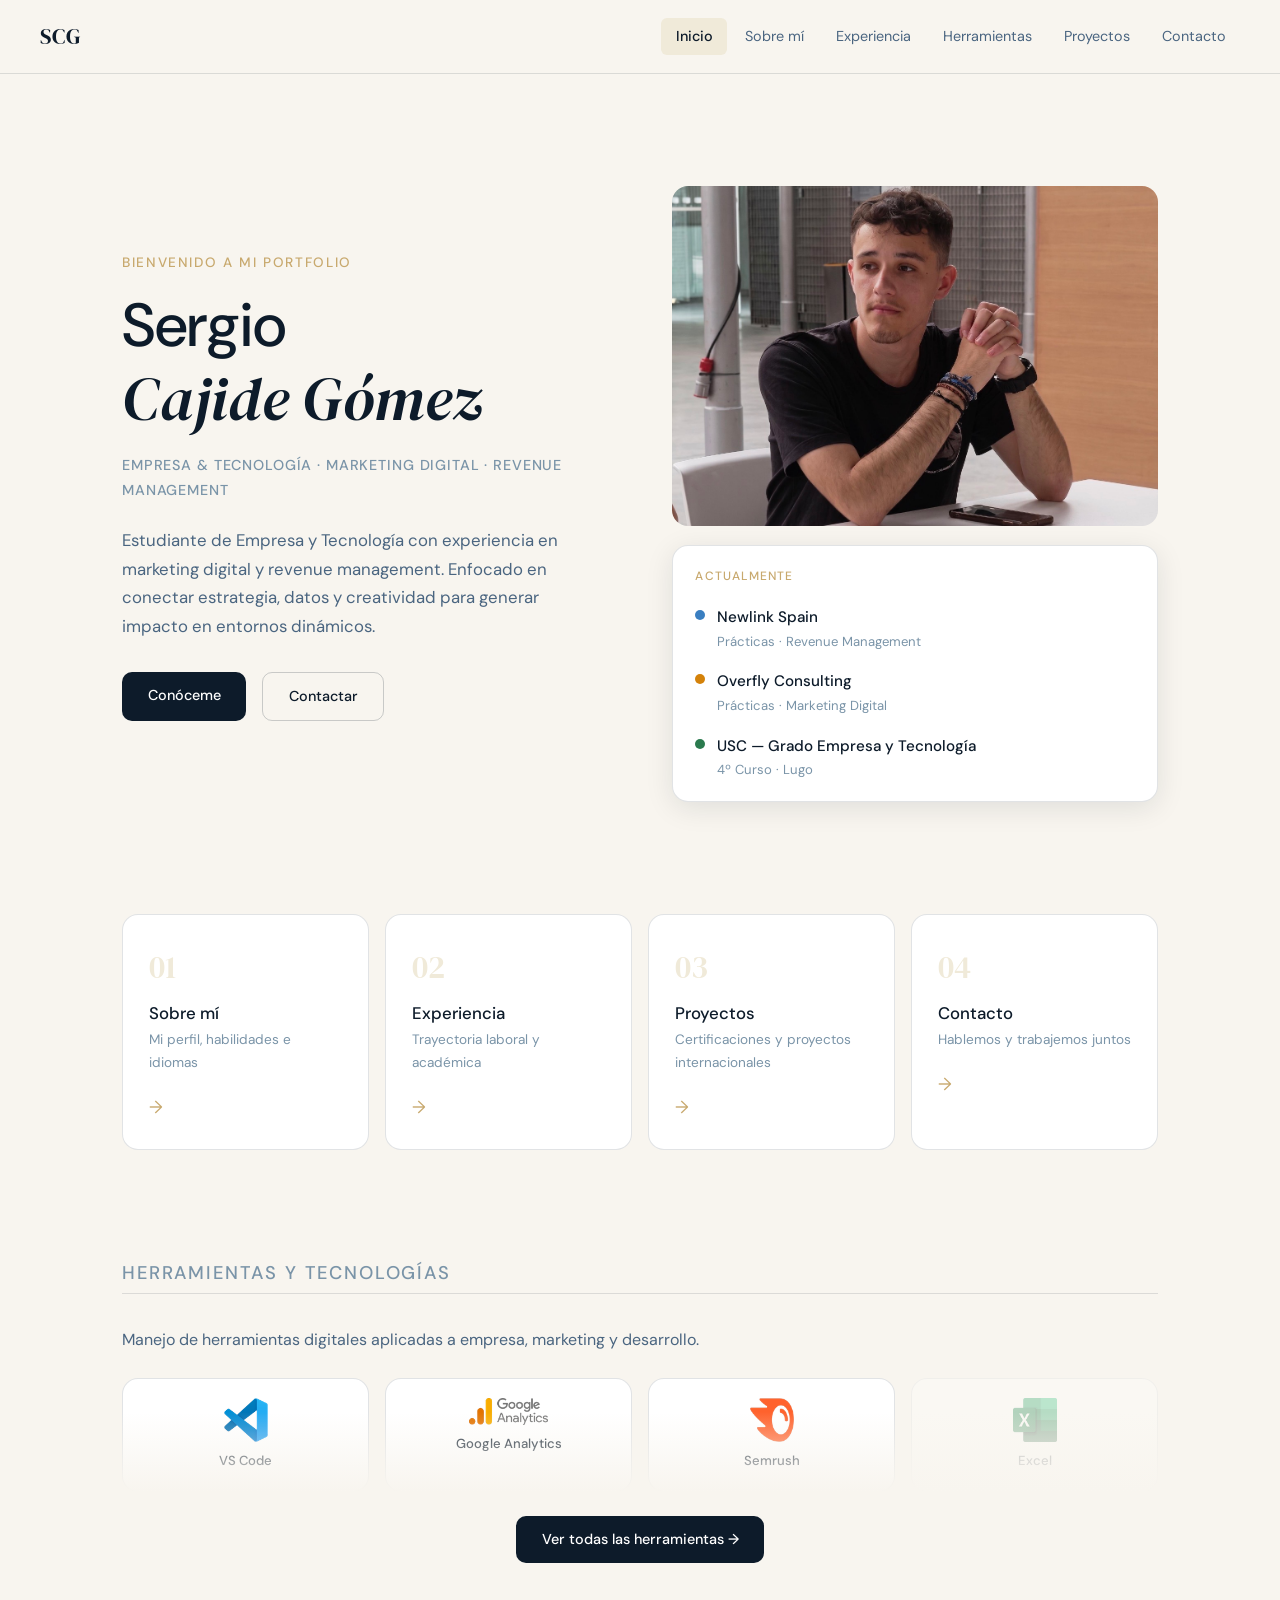
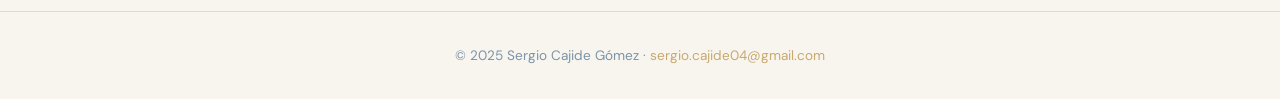
==== index.html @ d77af416 "Add files via upload" ====
<!DOCTYPE html>
<html lang="es">
<head>
  <meta charset="UTF-8">
  <meta name="viewport" content="width=device-width, initial-scale=1.0">
  <title>Sergio Cajide Gómez — Portfolio</title>
  <link rel="stylesheet" href="style.css">
  <link href="https://fonts.googleapis.com/css2?family=DM+Serif+Display:ital@0;1&family=DM+Sans:wght@300;400;500&display=swap" rel="stylesheet">
</head>
<body>

  <nav class="navbar">
    <div class="nav-brand">SCG</div>
    <ul class="nav-links">
      <li><a href="index.html" class="active">Inicio</a></li>
      <li><a href="sobre-mi.html">Sobre mí</a></li>
      <li><a href="experiencia.html">Experiencia</a></li>
      <li><a href="herramientas.html">Herramientas</a></li>
      <li><a href="proyectos.html">Proyectos</a></li>
      <li><a href="contacto.html">Contacto</a></li>
    </ul>
    <button class="nav-toggle" id="navToggle">&#9776;</button>
  </nav>

  <section class="hero">
    <div class="hero-content">
      <p class="hero-eyebrow">Bienvenido a mi portfolio</p>
      <h1 class="hero-title">Sergio<br><em>Cajide Gómez</em></h1>
      <p class="hero-subtitle">Empresa &amp; Tecnología · Marketing Digital · Revenue Management</p>
      <p class="hero-desc">Estudiante de Empresa y Tecnología con experiencia en marketing digital y revenue management. Enfocado en conectar estrategia, datos y creatividad para generar impacto en entornos dinámicos.</p>
      <div class="hero-cta">
        <a href="sobre-mi.html" class="btn btn-primary">Conóceme</a>
        <a href="contacto.html" class="btn btn-outline">Contactar</a>
      </div>
    </div>
    <div class="hero-visual">
      <div class="hero-photo-wrap">
        <img src="img/foto.png" alt="Sergio Cajide Gómez" class="hero-photo">
      </div>
      <div class="hero-card">
        <div class="hero-tag">Actualmente</div>
        <div class="hero-roles">
          <div class="role-item">
            <span class="role-dot dot-blue"></span>
            <div>
              <p class="role-company">Newlink Spain</p>
              <p class="role-desc">Prácticas · Revenue Management</p>
            </div>
          </div>
          <div class="role-item">
            <span class="role-dot dot-amber"></span>
            <div>
              <p class="role-company">Overfly Consulting</p>
              <p class="role-desc">Prácticas · Marketing Digital</p>
            </div>
          </div>
          <div class="role-item">
            <span class="role-dot dot-green"></span>
            <div>
              <p class="role-company">USC — Grado Empresa y Tecnología</p>
              <p class="role-desc">4º Curso · Lugo</p>
            </div>
          </div>
        </div>
      </div>
    </div><!-- /hero-visual -->
  </section>

  <section class="highlights container">
    <div class="highlight-grid">
      <a href="sobre-mi.html" class="highlight-card">
        <div class="highlight-num">01</div>
        <h3>Sobre mí</h3>
        <p>Mi perfil, habilidades e idiomas</p>
        <span class="highlight-arrow">→</span>
      </a>
      <a href="experiencia.html" class="highlight-card">
        <div class="highlight-num">02</div>
        <h3>Experiencia</h3>
        <p>Trayectoria laboral y académica</p>
        <span class="highlight-arrow">→</span>
      </a>
      <a href="proyectos.html" class="highlight-card">
        <div class="highlight-num">03</div>
        <h3>Proyectos</h3>
        <p>Certificaciones y proyectos internacionales</p>
        <span class="highlight-arrow">→</span>
      </a>
      <a href="contacto.html" class="highlight-card">
        <div class="highlight-num">04</div>
        <h3>Contacto</h3>
        <p>Hablemos y trabajemos juntos</p>
        <span class="highlight-arrow">→</span>
      </a>
    </div>
  </section>

  <section class="tools-preview-section container">
    <h2 class="section-title">Herramientas y tecnologías</h2>
    <p class="tools-intro">Manejo de herramientas digitales aplicadas a empresa, marketing y desarrollo.</p>
    <div class="tools-preview-wrap">
      <div class="tools-preview-grid">
        <div class="tool-chip">
          <img src="img/logo_vscode.png" alt="VS Code">
          <span>VS Code</span>
        </div>
        <div class="tool-chip">
          <img src="img/logo_googleanalytics.png" alt="Google Analytics">
          <span>Google Analytics</span>
        </div>
        <div class="tool-chip">
          <img src="img/logo_semrush.png" alt="Semrush">
          <span>Semrush</span>
        </div>
        <div class="tool-chip tool-chip-fade">
          <img src="img/logo_excel.png" alt="Excel">
          <span>Excel</span>
        </div>
      </div>
      <div class="tools-fade-overlay"></div>
    </div>
    <div style="text-align:center;margin-top:1.5rem;">
      <a href="herramientas.html" class="btn btn-primary">Ver todas las herramientas →</a>
    </div>
  </section>

  <footer class="footer">
    <p>© 2025 Sergio Cajide Gómez · <a href="mailto:sergio.cajide04@gmail.com">sergio.cajide04@gmail.com</a></p>
  </footer>

  <script src="nav.js"></script>
</body>
</html>
---- style.css ----
/* ===== RESET & BASE ===== */
*, *::before, *::after { box-sizing: border-box; margin: 0; padding: 0; }

:root {
  --navy:       #0d1b2a;
  --navy-mid:   #1a2e42;
  --navy-light: #243b53;
  --slate:      #4a6580;
  --slate-light:#7a94a8;
  --cream:      #f8f5ef;
  --cream-mid:  #f0ead9;
  --white:      #ffffff;
  --accent:     #c8a96e;
  --accent-dark:#a8863e;
  --blue:       #3a7fc1;
  --blue-light: #ddeeff;
  --amber:      #d4820a;
  --amber-light:#fff0d0;
  --green:      #2a7a4e;
  --green-light:#d4f0e0;
  --text-primary:   var(--navy);
  --text-secondary: var(--slate);
  --border:     rgba(13, 27, 42, 0.12);
  --border-mid: rgba(13, 27, 42, 0.2);
  --radius:     10px;
  --radius-lg:  16px;
  --shadow-sm:  0 2px 12px rgba(13, 27, 42, 0.06);
  --shadow-md:  0 6px 28px rgba(13, 27, 42, 0.1);
}

html { scroll-behavior: smooth; }

body {
  font-family: 'DM Sans', sans-serif;
  font-size: 16px;
  line-height: 1.7;
  color: var(--text-primary);
  background: var(--cream);
  min-height: 100vh;
}

/* ===== TYPOGRAPHY ===== */
h1, h2, h3, h4 { font-weight: 500; line-height: 1.2; }
h1 { font-size: clamp(2.4rem, 5vw, 3.8rem); }
h2 { font-size: clamp(1.6rem, 3vw, 2.2rem); }
h3 { font-size: 1.2rem; }
h4 { font-size: 1rem; }
em { font-family: 'DM Serif Display', serif; font-style: italic; }
p { color: var(--text-secondary); }
a { text-decoration: none; color: inherit; }
strong { font-weight: 500; color: var(--text-primary); }

/* ===== LAYOUT ===== */
.container {
  max-width: 1100px;
  margin: 0 auto;
  padding: 0 2rem;
}

/* ===== NAVBAR ===== */
.navbar {
  position: sticky;
  top: 0;
  z-index: 100;
  display: flex;
  align-items: center;
  justify-content: space-between;
  padding: 1.1rem 2.5rem;
  background: rgba(248, 245, 239, 0.92);
  backdrop-filter: blur(12px);
  border-bottom: 1px solid var(--border);
}

.nav-brand {
  font-family: 'DM Serif Display', serif;
  font-size: 1.4rem;
  color: var(--navy);
  letter-spacing: 0.04em;
}

.nav-links {
  display: flex;
  gap: 0.2rem;
  list-style: none;
}

.nav-links a {
  display: block;
  padding: 0.4rem 0.9rem;
  font-size: 0.9rem;
  font-weight: 400;
  color: var(--slate);
  border-radius: 6px;
  transition: all 0.2s;
}

.nav-links a:hover,
.nav-links a.active {
  color: var(--navy);
  background: var(--cream-mid);
}

.nav-links a.active {
  font-weight: 500;
}

.nav-toggle {
  display: none;
  background: none;
  border: none;
  font-size: 1.4rem;
  cursor: pointer;
  color: var(--navy);
}

/* Mobile nav */
@media (max-width: 700px) {
  .nav-toggle { display: block; }
  .nav-links {
    display: none;
    position: absolute;
    top: 100%;
    left: 0; right: 0;
    flex-direction: column;
    background: var(--cream);
    border-bottom: 1px solid var(--border);
    padding: 1rem 2rem;
    gap: 0.4rem;
  }
  .nav-links.open { display: flex; }
}

/* ===== BUTTONS ===== */
.btn {
  display: inline-block;
  padding: 0.7rem 1.6rem;
  border-radius: var(--radius);
  font-family: 'DM Sans', sans-serif;
  font-size: 0.9rem;
  font-weight: 500;
  cursor: pointer;
  transition: all 0.2s;
  border: none;
}

.btn-primary {
  background: var(--navy);
  color: var(--white);
}
.btn-primary:hover {
  background: var(--navy-mid);
  transform: translateY(-1px);
  box-shadow: var(--shadow-sm);
}

.btn-outline {
  background: transparent;
  color: var(--navy);
  border: 1.5px solid var(--border-mid);
}
.btn-outline:hover {
  background: var(--cream-mid);
  border-color: var(--navy);
}

.btn-full { width: 100%; text-align: center; }

/* ===== HERO ===== */
.hero {
  display: grid;
  grid-template-columns: 1fr 1fr;
  gap: 4rem;
  align-items: center;
  max-width: 1100px;
  margin: 0 auto;
  padding: 6rem 2rem 5rem;
}

@media (max-width: 768px) {
  .hero { grid-template-columns: 1fr; padding: 3rem 1.5rem 3rem; gap: 2.5rem; }
}

.hero-eyebrow {
  font-size: 0.85rem;
  font-weight: 500;
  letter-spacing: 0.12em;
  text-transform: uppercase;
  color: var(--accent);
  margin-bottom: 1rem;
}

.hero-title {
  color: var(--navy);
  margin-bottom: 1rem;
}

.hero-subtitle {
  font-size: 0.9rem;
  font-weight: 500;
  letter-spacing: 0.06em;
  text-transform: uppercase;
  color: var(--slate-light);
  margin-bottom: 1.5rem;
}

.hero-desc {
  font-size: 1.05rem;
  color: var(--slate);
  max-width: 500px;
  margin-bottom: 2rem;
}

.hero-cta { display: flex; gap: 1rem; flex-wrap: wrap; }

/* Hero photo */
.hero-photo-wrap {
  position: relative;
}
.hero-photo {
  width: 100%;
  height: 340px;
  display: block;
  border-radius: var(--radius-lg);
  object-fit: cover;
  object-position: center center;
}

.hero-visual {
  align-self: start;
  padding-top: 1rem;
  display: flex;
  flex-direction: column;
  gap: 1.2rem;
}

/* Hero visual */
.hero-card {
  position: static;
  background: var(--white);
  border: 1px solid var(--border);
  border-radius: var(--radius-lg);
  padding: 1.2rem 1.4rem;
  box-shadow: var(--shadow-md);
}

.hero-tag {
  font-size: 0.75rem;
  font-weight: 500;
  text-transform: uppercase;
  letter-spacing: 0.1em;
  color: var(--accent);
  margin-bottom: 1.2rem;
}

.hero-roles { display: flex; flex-direction: column; gap: 1rem; }

.role-item {
  display: flex;
  align-items: flex-start;
  gap: 0.75rem;
}

.role-dot {
  width: 10px;
  height: 10px;
  border-radius: 50%;
  margin-top: 5px;
  flex-shrink: 0;
}

.dot-blue   { background: var(--blue); }
.dot-amber  { background: var(--amber); }
.dot-green  { background: var(--green); }

.role-company { font-size: 0.95rem; font-weight: 500; color: var(--navy); margin: 0; }
.role-desc    { font-size: 0.82rem; color: var(--slate-light); margin: 0; }

.hero-badges {
  display: flex;
  flex-wrap: wrap;
  gap: 0.5rem;
  margin-top: 1rem;
}

.badge {
  display: inline-block;
  padding: 0.3rem 0.8rem;
  font-size: 0.78rem;
  font-weight: 500;
  background: var(--cream-mid);
  color: var(--slate);
  border-radius: 20px;
  border: 1px solid var(--border);
}

/* ===== HIGHLIGHT GRID (homepage) ===== */
.highlights { padding: 2rem 2rem 6rem; }

.highlight-grid {
  display: grid;
  grid-template-columns: repeat(4, 1fr);
  gap: 1rem;
}

@media (max-width: 900px) { .highlight-grid { grid-template-columns: repeat(2, 1fr); } }
@media (max-width: 500px) { .highlight-grid { grid-template-columns: 1fr; } }

.highlight-card {
  display: block;
  padding: 1.6rem;
  background: var(--white);
  border: 1px solid var(--border);
  border-radius: var(--radius-lg);
  transition: all 0.25s;
  position: relative;
  overflow: hidden;
}

.highlight-card::before {
  content: '';
  position: absolute;
  top: 0; left: 0; right: 0;
  height: 3px;
  background: var(--accent);
  transform: scaleX(0);
  transition: transform 0.25s;
}

.highlight-card:hover { transform: translateY(-3px); box-shadow: var(--shadow-md); }
.highlight-card:hover::before { transform: scaleX(1); }

.highlight-num {
  font-family: 'DM Serif Display', serif;
  font-size: 2rem;
  color: var(--cream-mid);
  margin-bottom: 0.5rem;
}

.highlight-card h3 { font-size: 1.05rem; color: var(--navy); margin-bottom: 0.3rem; }
.highlight-card p  { font-size: 0.85rem; color: var(--slate-light); }

.highlight-arrow {
  display: block;
  margin-top: 1.2rem;
  font-size: 1.1rem;
  color: var(--accent);
  transition: transform 0.2s;
}
.highlight-card:hover .highlight-arrow { transform: translateX(4px); }

/* ===== PAGE HEADER ===== */
.page-header {
  padding: 4.5rem 2rem 2rem;
}

.page-eyebrow {
  font-size: 0.8rem;
  font-weight: 500;
  text-transform: uppercase;
  letter-spacing: 0.14em;
  color: var(--accent);
  margin-bottom: 0.8rem;
}

.page-title {
  color: var(--navy);
}

/* ===== SECTION TITLE ===== */
.section-title {
  font-size: 1.15rem;
  font-weight: 500;
  text-transform: uppercase;
  letter-spacing: 0.1em;
  color: var(--slate-light);
  margin-bottom: 2rem;
  padding-bottom: 0.6rem;
  border-bottom: 1px solid var(--border);
}

/* ===== ABOUT PAGE ===== */
.about-content { padding: 2rem 2rem 3rem; }

.about-grid {
  display: grid;
  grid-template-columns: 1.5fr 1fr;
  gap: 3rem;
  align-items: start;
}

@media (max-width: 768px) { .about-grid { grid-template-columns: 1fr; } }

.about-lead {
  font-size: 1.15rem;
  color: var(--navy);
  margin-bottom: 1.2rem;
}

.about-text p { margin-bottom: 1rem; }

.info-card {
  background: var(--white);
  border: 1px solid var(--border);
  border-radius: var(--radius-lg);
  padding: 1.4rem;
  margin-bottom: 1rem;
  box-shadow: var(--shadow-sm);
}

.info-card-title {
  font-size: 0.8rem;
  font-weight: 500;
  text-transform: uppercase;
  letter-spacing: 0.1em;
  color: var(--slate-light);
  margin-bottom: 1rem;
}

.info-list { list-style: none; }
.info-list li {
  display: flex;
  align-items: center;
  gap: 0.6rem;
  font-size: 0.9rem;
  color: var(--slate);
  padding: 0.35rem 0;
  border-bottom: 1px solid var(--border);
}
.info-list li:last-child { border-bottom: none; }
.info-icon { font-size: 0.85rem; }

.timeline-mini { list-style: none; }
.timeline-mini li {
  display: flex;
  flex-direction: column;
  padding: 0.6rem 0;
  border-bottom: 1px solid var(--border);
}
.timeline-mini li:last-child { border-bottom: none; }
.tl-year  { font-size: 0.78rem; color: var(--accent); font-weight: 500; }
.tl-title { font-size: 0.9rem; font-weight: 500; color: var(--navy); }
.tl-place { font-size: 0.82rem; color: var(--slate-light); }

/* Skills */
.skills-section { padding: 2rem 2rem 3rem; }

.skills-grid {
  display: grid;
  grid-template-columns: repeat(3, 1fr);
  gap: 1rem;
}

@media (max-width: 900px) { .skills-grid { grid-template-columns: repeat(2, 1fr); } }
@media (max-width: 500px) { .skills-grid { grid-template-columns: 1fr; } }

.skill-block {
  background: var(--white);
  border: 1px solid var(--border);
  border-radius: var(--radius-lg);
  padding: 1.4rem;
  transition: box-shadow 0.2s;
}
.skill-block:hover { box-shadow: var(--shadow-md); }

.skill-icon { font-size: 1.5rem; margin-bottom: 0.6rem; }
.skill-block h4 { font-size: 0.95rem; color: var(--navy); margin-bottom: 0.4rem; }
.skill-block p  { font-size: 0.85rem; color: var(--slate-light); }

/* Languages */
.languages-section { padding: 1rem 2rem 4rem; }

.lang-grid { display: flex; flex-direction: column; gap: 1rem; max-width: 520px; }

.lang-card {
  display: flex;
  align-items: center;
  gap: 1rem;
  background: var(--white);
  border: 1px solid var(--border);
  border-radius: var(--radius);
  padding: 0.9rem 1.2rem;
}

.lang-name  { font-weight: 500; font-size: 0.95rem; min-width: 80px; color: var(--navy); }
.lang-level { font-size: 0.82rem; color: var(--slate-light); min-width: 140px; text-align: right; }

.lang-bar-wrap {
  flex: 1;
  height: 6px;
  background: var(--cream-mid);
  border-radius: 10px;
  overflow: hidden;
}
.lang-bar {
  height: 100%;
  background: var(--accent);
  border-radius: 10px;
}

/* Company logos in timeline */
.company-logo {
  width: 40px;
  height: 40px;
  border-radius: 8px;
  overflow: hidden;
  flex-shrink: 0;
  background: var(--cream);
  display: flex;
  align-items: center;
  justify-content: center;
  border: 1px solid var(--border);
}
.company-logo-wide {
  width: auto;
  min-width: 40px;
  max-width: 110px;
  padding: 0 8px;
  background: var(--white);
}

/* Project logo */
.project-logo-wrap {
  margin-bottom: 0.8rem;
}

/* ===== EXPERIENCE PAGE ===== */
.timeline-section { padding: 2rem 2rem 3rem; }

.timeline { display: flex; flex-direction: column; gap: 0; position: relative; padding-left: 2rem; }

.timeline::before {
  content: '';
  position: absolute;
  left: 0.35rem;
  top: 12px;
  bottom: 12px;
  width: 1px;
  background: var(--border-mid);
}

.timeline-item {
  display: flex;
  gap: 1.5rem;
  position: relative;
  padding-bottom: 2.5rem;
}

.timeline-dot {
  position: absolute;
  left: -1.8rem;
  top: 6px;
  width: 14px;
  height: 14px;
  border-radius: 50%;
  border: 2.5px solid var(--cream);
  flex-shrink: 0;
  z-index: 1;
}

.timeline-body {
  background: var(--white);
  border: 1px solid var(--border);
  border-radius: var(--radius-lg);
  padding: 1.4rem 1.6rem;
  flex: 1;
  box-shadow: var(--shadow-sm);
}

.tl-header {
  display: flex;
  justify-content: space-between;
  align-items: flex-start;
  gap: 1rem;
  margin-bottom: 0.8rem;
  flex-wrap: wrap;
}

.tl-role    { font-size: 1.05rem; font-weight: 500; color: var(--navy); }
.tl-company { font-size: 0.88rem; color: var(--slate-light); margin-top: 0.1rem; }
.tl-desc    { font-size: 0.92rem; color: var(--slate); margin-bottom: 1rem; }

.tl-badge {
  display: inline-block;
  padding: 0.25rem 0.75rem;
  font-size: 0.78rem;
  font-weight: 500;
  border-radius: 20px;
  white-space: nowrap;
}

.badge-blue   { background: var(--blue-light);   color: var(--blue); }
.badge-amber  { background: var(--amber-light);  color: var(--amber); }
.badge-green  { background: var(--green-light);  color: var(--green); }

.tl-tags { display: flex; flex-wrap: wrap; gap: 0.4rem; }

.tag {
  display: inline-block;
  padding: 0.2rem 0.65rem;
  font-size: 0.78rem;
  background: var(--cream);
  color: var(--slate);
  border-radius: 20px;
  border: 1px solid var(--border);
}

/* Education */
.edu-section { padding: 1rem 2rem 4rem; }

.edu-grid {
  display: grid;
  grid-template-columns: repeat(2, 1fr);
  gap: 1.2rem;
}

@media (max-width: 600px) { .edu-grid { grid-template-columns: 1fr; } }

.edu-card {
  background: var(--white);
  border: 1px solid var(--border);
  border-radius: var(--radius-lg);
  padding: 1.5rem;
  box-shadow: var(--shadow-sm);
}

.edu-year   { font-size: 0.78rem; font-weight: 500; text-transform: uppercase; letter-spacing: 0.1em; color: var(--accent); display: block; margin-bottom: 0.5rem; }
.edu-card h3 { font-size: 1rem; color: var(--navy); margin-bottom: 0.3rem; }
.edu-place  { font-size: 0.88rem; color: var(--slate-light); margin-bottom: 0.6rem; }
.edu-detail { font-size: 0.88rem; color: var(--slate-light); }

/* ===== PROJECTS PAGE ===== */
.projects-section { padding: 2rem 2rem 3rem; }

.project-grid {
  display: grid;
  grid-template-columns: repeat(3, 1fr);
  gap: 1.2rem;
}

@media (max-width: 900px) { .project-grid { grid-template-columns: 1fr; } }

.project-card {
  background: var(--white);
  border: 1px solid var(--border);
  border-radius: var(--radius-lg);
  padding: 1.5rem;
  box-shadow: var(--shadow-sm);
  transition: all 0.25s;
}
.project-card:hover { transform: translateY(-3px); box-shadow: var(--shadow-md); }

.project-header {
  display: flex;
  justify-content: space-between;
  align-items: center;
  margin-bottom: 0.8rem;
  flex-wrap: wrap;
  gap: 0.4rem;
}

.project-tag {
  display: inline-block;
  padding: 0.2rem 0.7rem;
  font-size: 0.75rem;
  font-weight: 500;
  border-radius: 20px;
}
.tag-intl     { background: #e3f0ff; color: #1a5fa8; }
.tag-erasmus  { background: #fff5d4; color: #8a6000; }
.tag-santander{ background: #ffe8e8; color: #b52020; }

.project-date { font-size: 0.78rem; color: var(--slate-light); }

.project-card h3 { font-size: 1rem; color: var(--navy); margin-bottom: 0.6rem; }
.project-card p  { font-size: 0.88rem; color: var(--slate); margin-bottom: 1rem; }

/* Certifications */
.certs-section { padding: 1rem 2rem 4rem; }

.cert-list { display: flex; flex-direction: column; gap: 0; }

.cert-item {
  display: flex;
  align-items: center;
  gap: 1.2rem;
  padding: 1.1rem 0;
  border-bottom: 1px solid var(--border);
}
.cert-item:first-child { border-top: 1px solid var(--border); }

.cert-logo {
  width: 46px;
  height: 46px;
  border-radius: 10px;
  display: flex;
  align-items: center;
  justify-content: center;
  font-size: 0.78rem;
  font-weight: 500;
  flex-shrink: 0;
}
.cert-logo-google  { background: #e8f5e9; color: #1a7a2e; }
.cert-logo-usc     { background: #e3eaf5; color: #1a3a7a; }
.cert-logo-trinity { background: #fdf0e0; color: #8a5000; }

.cert-info { flex: 1; }
.cert-info h4  { font-size: 0.95rem; font-weight: 500; color: var(--navy); }
.cert-info p   { font-size: 0.82rem; color: var(--slate-light); }
.cert-date { font-size: 0.8rem; color: var(--slate-light); white-space: nowrap; }

/* ===== CONTACT PAGE ===== */
.contact-section { padding: 2rem 2rem 4rem; }

.contact-grid {
  display: grid;
  grid-template-columns: 1fr 1.3fr;
  gap: 3rem;
  align-items: start;
}

@media (max-width: 768px) { .contact-grid { grid-template-columns: 1fr; } }

.contact-intro { font-size: 1.05rem; color: var(--slate); margin-bottom: 2rem; }

.contact-methods { display: flex; flex-direction: column; gap: 0; margin-bottom: 2rem; }

.contact-method {
  display: flex;
  align-items: center;
  gap: 1rem;
  padding: 0.9rem 0;
  border-bottom: 1px solid var(--border);
  transition: background 0.15s;
  border-radius: 4px;
}
.contact-method:first-child { border-top: 1px solid var(--border); }

.contact-method-icon {
  width: 38px;
  height: 38px;
  background: var(--cream-mid);
  border-radius: 8px;
  display: flex;
  align-items: center;
  justify-content: center;
  font-size: 0.9rem;
  font-weight: 500;
  color: var(--navy);
  flex-shrink: 0;
}

.contact-method-label { font-size: 0.75rem; color: var(--slate-light); margin: 0; }
.contact-method-value { font-size: 0.92rem; font-weight: 500; color: var(--navy); margin: 0; }

.availability-box {
  display: flex;
  align-items: center;
  gap: 0.6rem;
  padding: 0.8rem 1rem;
  background: var(--green-light);
  border-radius: var(--radius);
  border: 1px solid rgba(42, 122, 78, 0.2);
}
.avail-dot {
  width: 8px;
  height: 8px;
  background: var(--green);
  border-radius: 50%;
  flex-shrink: 0;
  animation: pulse 2s infinite;
}
.availability-box p { font-size: 0.88rem; color: var(--green); margin: 0; }

@keyframes pulse {
  0%, 100% { opacity: 1; }
  50%       { opacity: 0.4; }
}

/* Form */
.contact-form-wrap {
  background: var(--white);
  border: 1px solid var(--border);
  border-radius: var(--radius-lg);
  padding: 2rem;
  box-shadow: var(--shadow-sm);
}

.form-title { font-size: 1rem; color: var(--navy); margin-bottom: 1.5rem; font-weight: 500; }

.contact-form { display: flex; flex-direction: column; gap: 1rem; }

.form-group { display: flex; flex-direction: column; gap: 0.35rem; }
.form-group label { font-size: 0.82rem; font-weight: 500; color: var(--slate); }

.contact-form input,
.contact-form textarea {
  font-family: 'DM Sans', sans-serif;
  font-size: 0.9rem;
  color: var(--navy);
  background: var(--cream);
  border: 1px solid var(--border-mid);
  border-radius: var(--radius);
  padding: 0.65rem 0.9rem;
  outline: none;
  resize: vertical;
  transition: border-color 0.2s;
}
.contact-form input:focus,
.contact-form textarea:focus { border-color: var(--accent); }

.form-note { font-size: 0.78rem; color: var(--slate-light); margin-top: 0.3rem; }

/* ===== PAGE NAV ===== */
.page-nav {
  display: flex;
  justify-content: space-between;
  padding: 1.5rem 2rem 3rem;
  gap: 1rem;
}

/* ===== FOOTER ===== */
.footer {
  border-top: 1px solid var(--border);
  padding: 2rem;
  text-align: center;
}
.footer p { font-size: 0.85rem; color: var(--slate-light); }
.footer a { color: var(--accent); }
.footer a:hover { text-decoration: underline; }

/* ===== EDUCATION LOGO ===== */
.edu-logo-row {
  margin-bottom: 0.7rem;
  height: 44px;
  display: flex;
  align-items: center;
}
.edu-logo {
  max-height: 40px;
  max-width: 120px;
  width: auto;
  object-fit: contain;
}

/* ===== TIMELINE MINI WITH LOGOS ===== */
.tl-mini-row {
  display: flex;
  align-items: center;
  gap: 0.8rem;
}
.tl-mini-logo {
  width: 36px;
  height: 36px;
  object-fit: contain;
  flex-shrink: 0;
}

/* ===== LANG CERT LOGO ===== */
.lang-card-cert {
  flex-wrap: wrap;
  gap: 0.4rem;
}
.lang-cert-logo {
  height: 24px;
  width: auto;
  object-fit: contain;
  margin-left: auto;
}

/* ===== CERT LOGO IMG ===== */
.cert-logo-img {
  background: transparent;
  border: none;
  width: 60px;
  height: 44px;
  display: flex;
  align-items: center;
  justify-content: center;
  flex-shrink: 0;
}
.cert-logo-img img {
  max-width: 60px;
  max-height: 40px;
  width: auto;
  height: auto;
  object-fit: contain;
}

/* ===== TOOLS PREVIEW SECTION (on sobre-mi) ===== */
.tools-preview-section {
  padding: 1rem 2rem 3rem;
}
.tools-intro {
  margin-bottom: 1.5rem;
  font-size: 1rem;
}
.tools-preview-wrap {
  position: relative;
  overflow: hidden;
}
.tools-preview-grid {
  display: grid;
  grid-template-columns: repeat(4, 1fr);
  gap: 1rem;
}
@media (max-width: 700px) {
  .tools-preview-grid { grid-template-columns: repeat(2, 1fr); }
}
.tool-chip {
  display: flex;
  flex-direction: column;
  align-items: center;
  gap: 0.5rem;
  background: var(--white);
  border: 1px solid var(--border);
  border-radius: var(--radius-lg);
  padding: 1.2rem 0.8rem;
  text-align: center;
}
.tool-chip img {
  max-height: 44px;
  max-width: 80px;
  width: auto;
  object-fit: contain;
}
.tool-chip span {
  font-size: 0.82rem;
  font-weight: 500;
  color: var(--navy);
}
.tool-chip-fade {
  opacity: 0.3;
  pointer-events: none;
}
.tools-fade-overlay {
  position: absolute;
  bottom: 0; left: 0; right: 0;
  height: 80px;
  background: linear-gradient(to bottom, transparent, var(--cream));
  pointer-events: none;
}

/* ===== TOOLS FULL PAGE ===== */
.tools-full-section { padding: 2rem 2rem 4rem; }
.page-subtitle {
  font-size: 1.05rem;
  color: var(--slate);
  margin-top: 0.8rem;
  max-width: 600px;
}
.tool-category { margin-bottom: 3rem; }
.tools-cat-desc {
  font-size: 0.9rem;
  color: var(--slate-light);
  margin-bottom: 1.2rem;
  margin-top: -1.4rem;
}
.tools-full-grid {
  display: grid;
  grid-template-columns: repeat(auto-fill, minmax(200px, 1fr));
  gap: 1rem;
}
.tool-card {
  background: var(--white);
  border: 1px solid var(--border);
  border-radius: var(--radius-lg);
  padding: 1.3rem;
  display: flex;
  flex-direction: column;
  gap: 0.4rem;
  transition: all 0.2s;
}
.tool-card:hover {
  transform: translateY(-2px);
  box-shadow: var(--shadow-md);
}
.tool-card-logo {
  height: 50px;
  display: flex;
  align-items: center;
  margin-bottom: 0.4rem;
}
.tool-card-logo img {
  max-height: 46px;
  max-width: 56px;
  width: auto;
  object-fit: contain;
}
.tool-card-logo-wide img {
  max-width: 130px;
  max-height: 40px;
}
.tool-card h4 {
  font-size: 0.95rem;
  color: var(--navy);
  font-weight: 500;
}
.tool-card p {
  font-size: 0.83rem;
  color: var(--slate-light);
  line-height: 1.5;
  flex: 1;
}
.tool-level {
  display: flex;
  align-items: center;
  gap: 4px;
  margin-top: 0.5rem;
}
.level-dot {
  width: 8px;
  height: 8px;
  border-radius: 50%;
  background: var(--border-mid);
}
.level-dot.active {
  background: var(--accent);
}
.level-label {
  font-size: 0.75rem;
  color: var(--slate-light);
  margin-left: 4px;
}
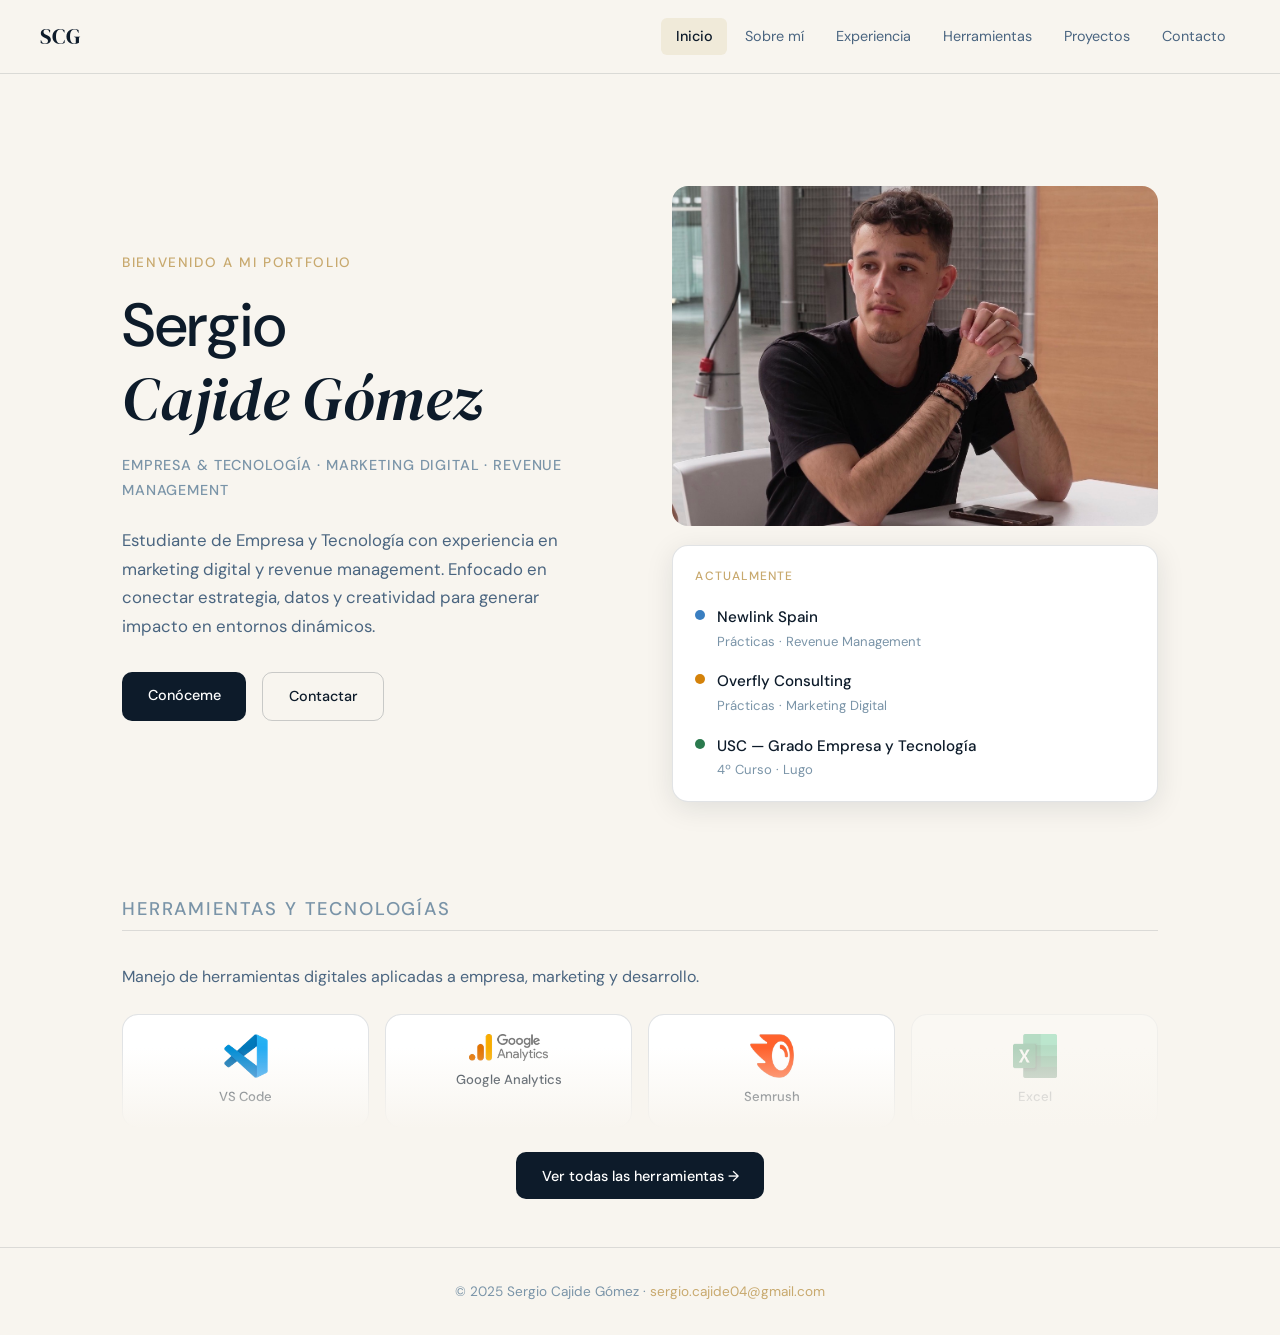
==== commit 7863153e: "Remove highlights section from index.html Removed the highlights section containing links to persona" ====
--- a/index.html
+++ b/index.html
@@ -66,35 +66,6 @@
     </div><!-- /hero-visual -->
   </section>
 
-  <section class="highlights container">
-    <div class="highlight-grid">
-      <a href="sobre-mi.html" class="highlight-card">
-        <div class="highlight-num">01</div>
-        <h3>Sobre mí</h3>
-        <p>Mi perfil, habilidades e idiomas</p>
-        <span class="highlight-arrow">→</span>
-      </a>
-      <a href="experiencia.html" class="highlight-card">
-        <div class="highlight-num">02</div>
-        <h3>Experiencia</h3>
-        <p>Trayectoria laboral y académica</p>
-        <span class="highlight-arrow">→</span>
-      </a>
-      <a href="proyectos.html" class="highlight-card">
-        <div class="highlight-num">03</div>
-        <h3>Proyectos</h3>
-        <p>Certificaciones y proyectos internacionales</p>
-        <span class="highlight-arrow">→</span>
-      </a>
-      <a href="contacto.html" class="highlight-card">
-        <div class="highlight-num">04</div>
-        <h3>Contacto</h3>
-        <p>Hablemos y trabajemos juntos</p>
-        <span class="highlight-arrow">→</span>
-      </a>
-    </div>
-  </section>
-
   <section class="tools-preview-section container">
     <h2 class="section-title">Herramientas y tecnologías</h2>
     <p class="tools-intro">Manejo de herramientas digitales aplicadas a empresa, marketing y desarrollo.</p>
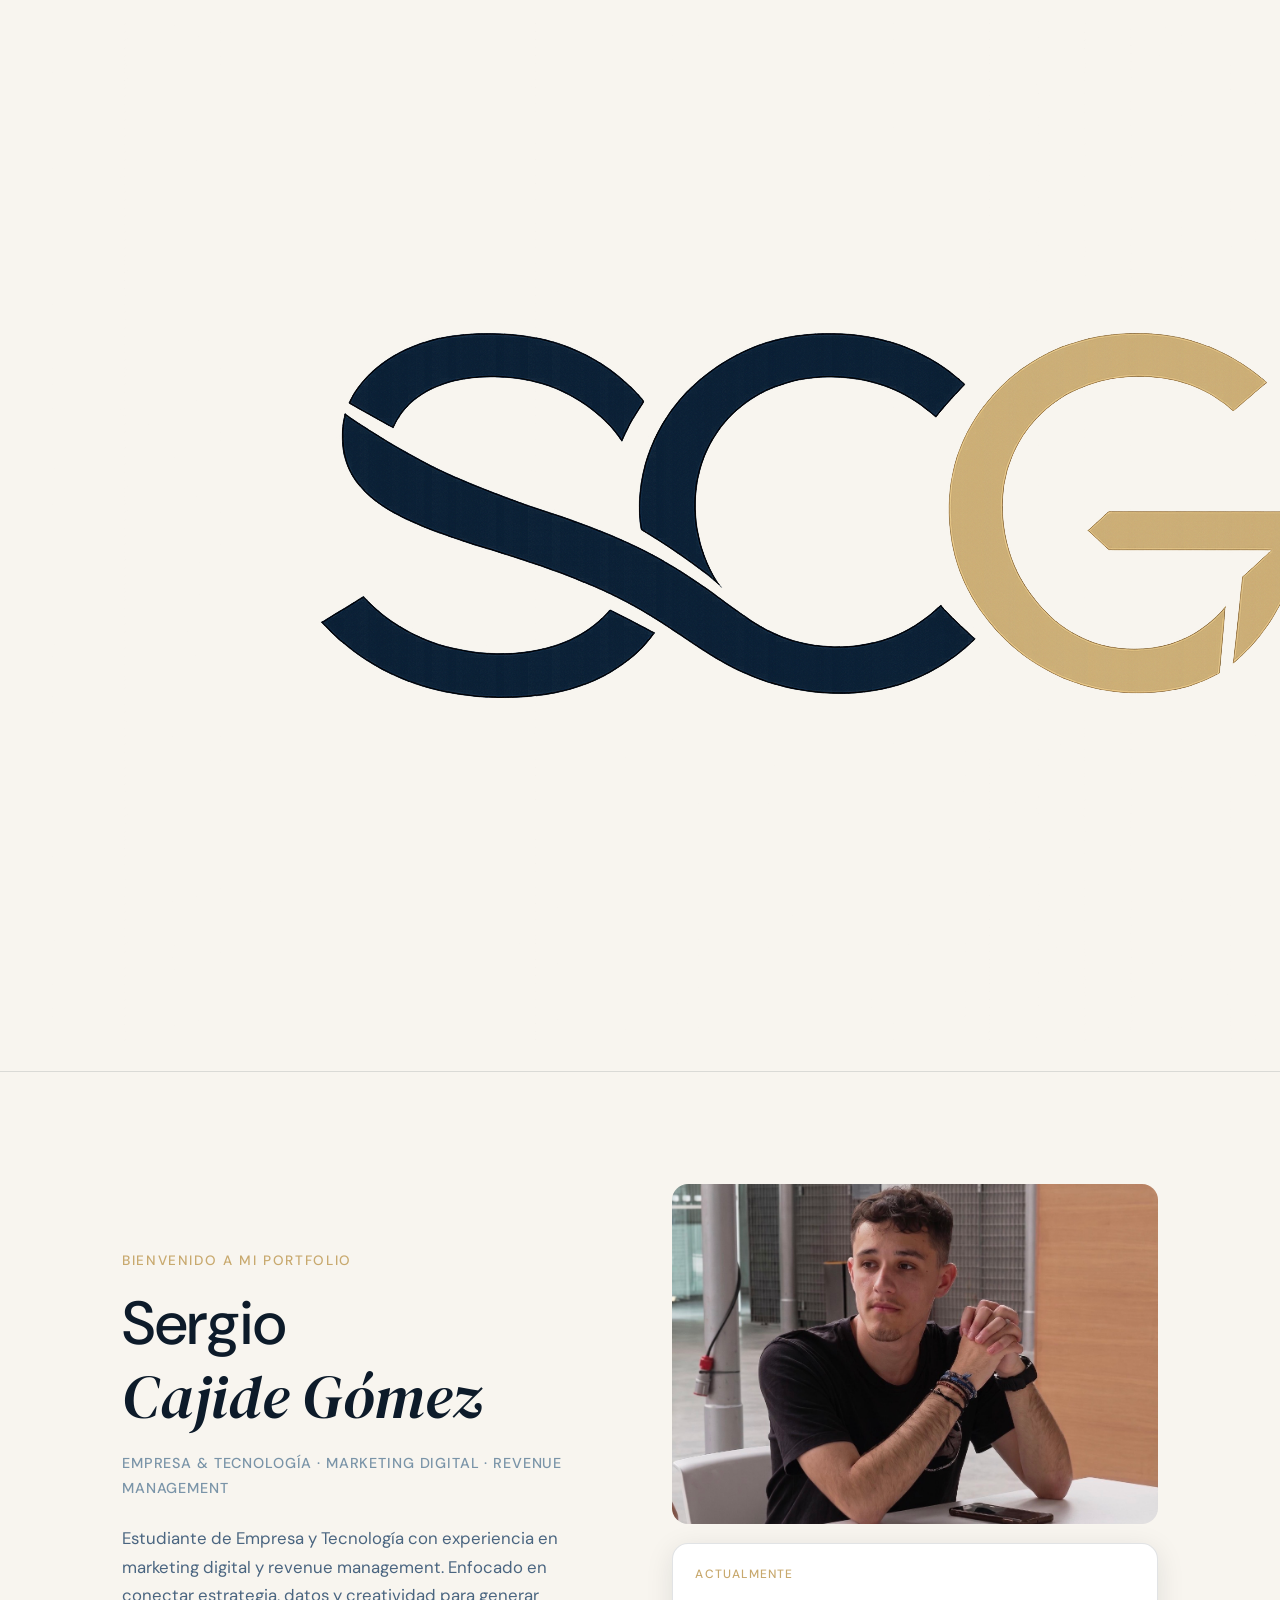
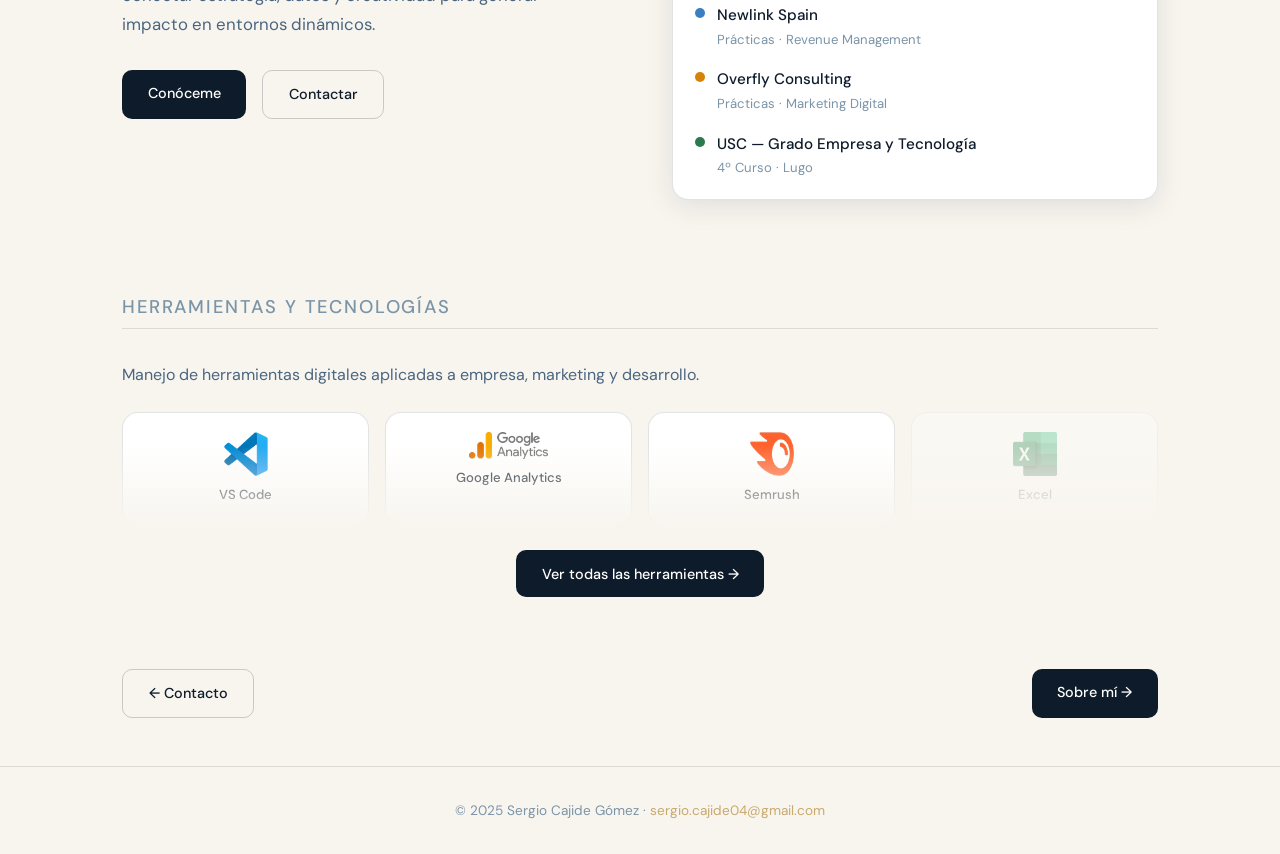
==== commit 57600def: "Update navigation links in index.html" ====
--- a/index.html
+++ b/index.html
@@ -10,7 +10,9 @@
 <body>
 
   <nav class="navbar">
-    <div class="nav-brand">SCG</div>
+    <a href="index.html" class="nav-brand">
+    <img src="img/SCG_logo.png" alt="SCG Logo">
+    </a>
     <ul class="nav-links">
       <li><a href="index.html" class="active">Inicio</a></li>
       <li><a href="sobre-mi.html">Sobre mí</a></li>
@@ -95,6 +97,11 @@
     </div>
   </section>
 
+  <div class="page-nav container">
+    <a href="contacto.html" class="btn btn-outline">← Contacto</a>
+    <a href="sobre-mi.html" class="btn btn-primary">Sobre mí →</a>
+  </div>
+
   <footer class="footer">
     <p>© 2025 Sergio Cajide Gómez · <a href="mailto:sergio.cajide04@gmail.com">sergio.cajide04@gmail.com</a></p>
   </footer>
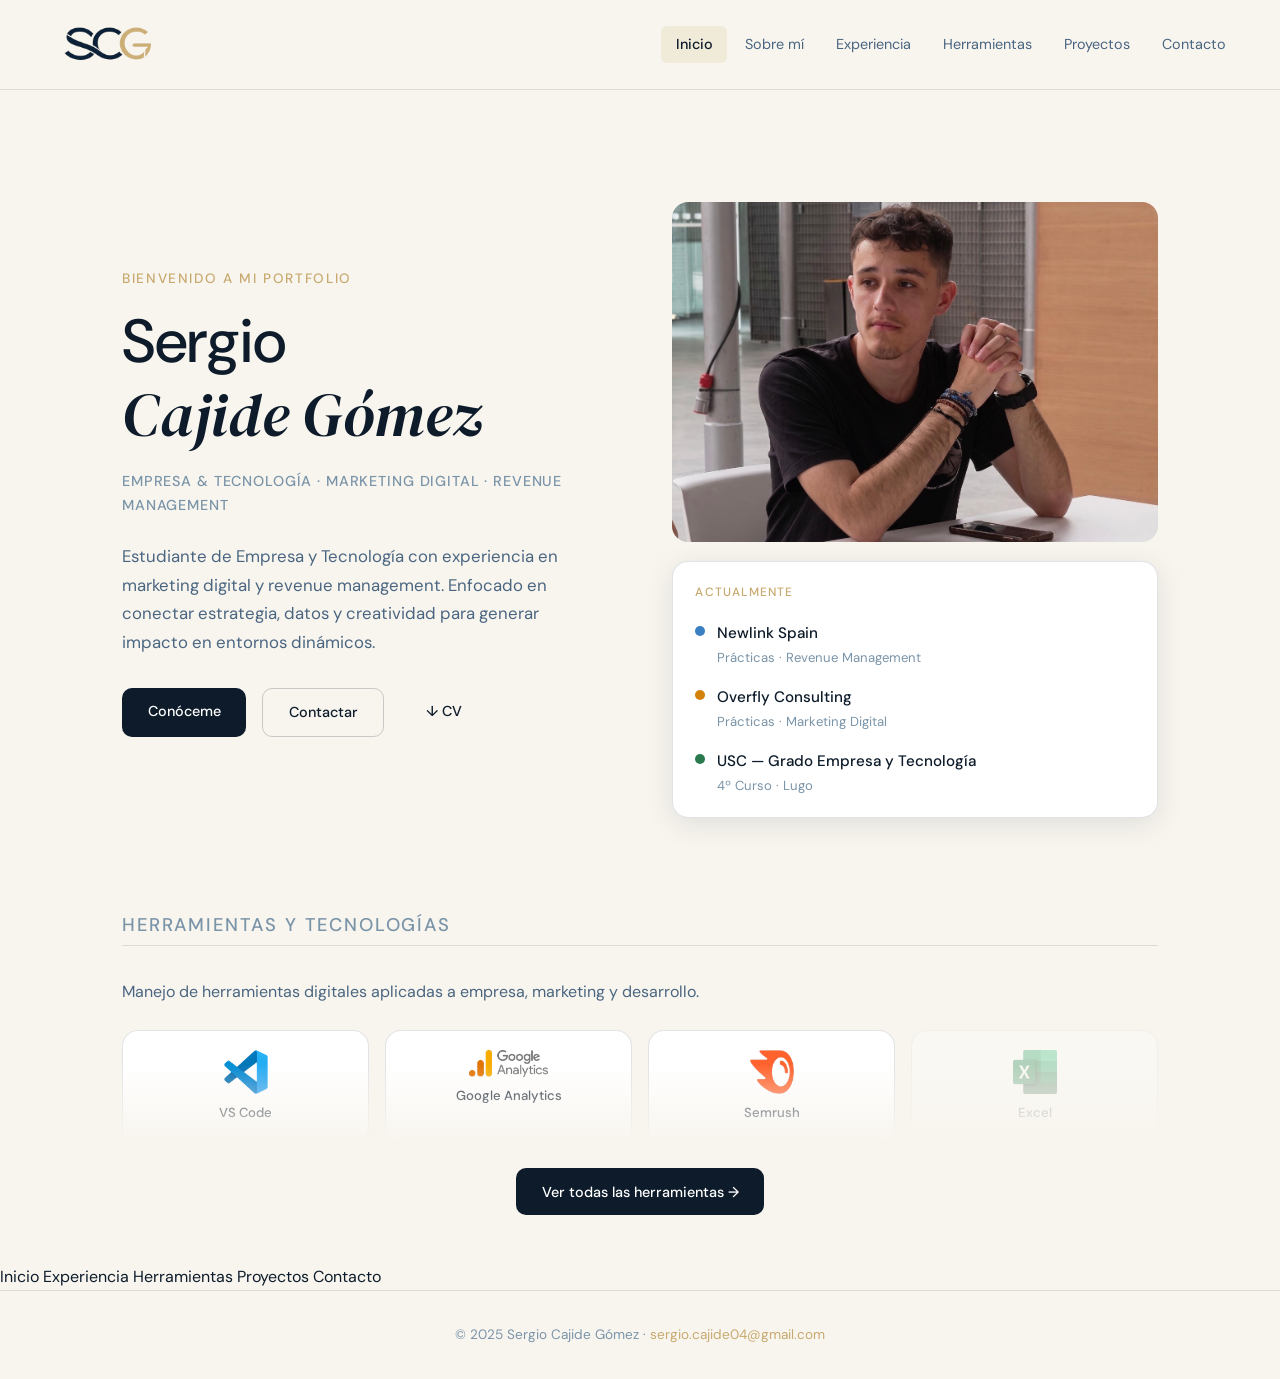
==== commit 2f49eb8d: "Update index.html" ====
--- a/index.html
+++ b/index.html
@@ -33,6 +33,8 @@
       <div class="hero-cta">
         <a href="sobre-mi.html" class="btn btn-primary">Conóceme</a>
         <a href="contacto.html" class="btn btn-outline">Contactar</a>
+        <a href="cv_sergio_cajide.pdf" class="btn btn-cv" download>↓ CV</a>
+      </div>
       </div>
     </div>
     <div class="hero-visual">
@@ -65,9 +67,9 @@
           </div>
         </div>
       </div>
-    </div><!-- /hero-visual -->
+    </div>
   </section>
-
+  
   <section class="tools-preview-section container">
     <h2 class="section-title">Herramientas y tecnologías</h2>
     <p class="tools-intro">Manejo de herramientas digitales aplicadas a empresa, marketing y desarrollo.</p>
@@ -96,12 +98,14 @@
       <a href="herramientas.html" class="btn btn-primary">Ver todas las herramientas →</a>
     </div>
   </section>
-
-  <div class="page-nav container">
-    <a href="contacto.html" class="btn btn-outline">← Contacto</a>
-    <a href="sobre-mi.html" class="btn btn-primary">Sobre mí →</a>
-  </div>
-
+  <nav class="mobile-bottom-nav">
+    <a href="index.html">Inicio</a>
+    <a href="experiencia.html">Experiencia</a>
+    <a href="herramientas.html">Herramientas</a>
+    <a href="proyectos.html">Proyectos</a>
+    <a href="contacto.html">Contacto</a>
+  </nav>
+  
   <footer class="footer">
     <p>© 2025 Sergio Cajide Gómez · <a href="mailto:sergio.cajide04@gmail.com">sergio.cajide04@gmail.com</a></p>
   </footer>
--- a/style.css
+++ b/style.css
@@ -65,17 +65,25 @@
   display: flex;
   align-items: center;
   justify-content: space-between;
-  padding: 1.1rem 2.5rem;
+  padding: 0.6rem 2.5rem;
   background: rgba(248, 245, 239, 0.92);
   backdrop-filter: blur(12px);
   border-bottom: 1px solid var(--border);
-}
-
+ } 
 .nav-brand {
   font-family: 'DM Serif Display', serif;
   font-size: 1.4rem;
   color: var(--navy);
   letter-spacing: 0.04em;
+  display: flex;
+  align-items: center;
+  height: 70px;
+}
+
+.nav-brand img {
+  height: 90px; 
+  width: auto;
+  object-fit: contain;
 }
 
 .nav-links {
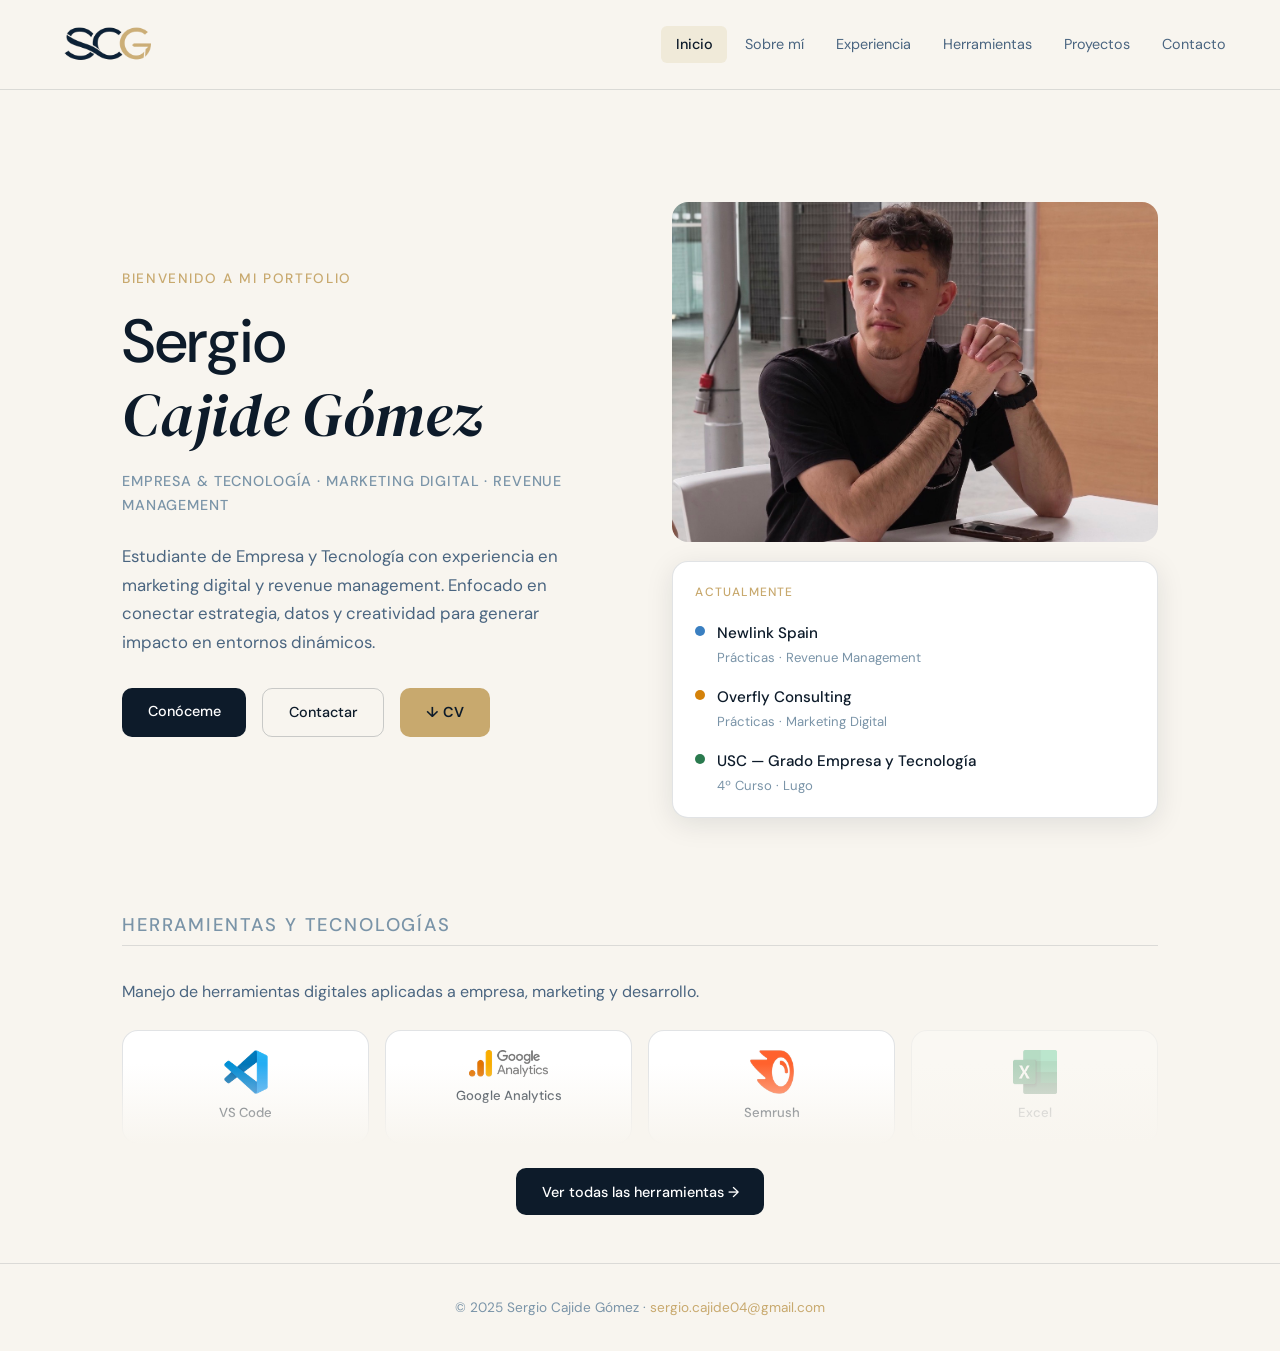
==== commit 3db6d5a4: "Update CV link to new filename" ====
--- a/index.html
+++ b/index.html
@@ -33,7 +33,7 @@
       <div class="hero-cta">
         <a href="sobre-mi.html" class="btn btn-primary">Conóceme</a>
         <a href="contacto.html" class="btn btn-outline">Contactar</a>
-        <a href="cv_sergio_cajide.pdf" class="btn btn-cv" download>↓ CV</a>
+        <a href="sergio_cv.pdf" class="btn btn-cv" download>↓ CV</a>
       </div>
       </div>
     </div>
--- a/style.css
+++ b/style.css
@@ -1029,3 +1029,105 @@
   color: var(--slate-light);
   margin-left: 4px;
 }
+.btn-cv {
+  background: var(--accent);
+  color: var(--navy);
+  border: none;
+  font-weight: 600;
+  display: inline-flex;
+  align-items: center;
+  gap: 6px;
+  transition: all 0.25s ease;
+}
+
+.btn-cv:hover {
+  background: var(--accent-dark);
+  color: var(--white);
+  transform: translateY(-2px);
+  box-shadow: 0 6px 18px rgba(200, 169, 110, 0.3);
+}
+
+.mobile-bottom-nav {
+  display: none;
+}
+
+@media (max-width: 700px) {
+
+  .mobile-bottom-nav {
+    display: flex;
+    position: fixed;
+    bottom: 12px;
+    left: 12px;
+    right: 12px;
+
+    border-radius: 16px;
+    padding: 0.5rem;
+
+    background: rgba(248, 245, 239, 0.95);
+    backdrop-filter: blur(10px);
+    box-shadow: var(--shadow-md);
+
+    align-items: center;
+    justify-content: space-between;
+  }
+
+  .mobile-bottom-nav a {
+  flex: 0 0 auto;
+  text-align: center;
+  font-size: 0.72rem;
+  padding: 0.6rem 0.45rem;
+  color: var(--slate);
+  position: relative;
+  font-weight: 500;  
+
+}
+
+  .mobile-bottom-nav a:not(:last-child)::after {
+    content: "";
+    position: absolute;
+    right: 0;
+    top: 50%;
+    transform: translateY(-50%);
+    width: 1px;
+    height: 16px;
+    background: var(--border-mid);
+  }
+
+.mobile-bottom-nav a.active {
+  font-weight: 700;  /* negrita real */
+  color: var(--navy);
+}
+
+.mobile-bottom-nav a.active::after {
+  content: "";
+  position: absolute;
+  bottom: 4px;
+  left: 25%;
+  width: 50%;
+  height: 2px;
+  background: var(--accent);
+  border-radius: 2px;
+}
+  body {
+    padding-bottom: 90px;
+  }
+
+.hero-cta {
+    display: flex;
+    flex-wrap: nowrap;
+    gap: 0.5rem;
+    justify-content: center;
+  }
+
+  .hero-cta .btn {
+    display: flex;              /* 👈 clave */
+    align-items: center;        /* 👈 centra vertical */
+    justify-content: center;    /* 👈 centra horizontal */
+
+    padding: 0.55rem 0.7rem;
+    font-size: 0.78rem;
+    border-radius: 10px;
+
+    white-space: nowrap;
+  }
+}
